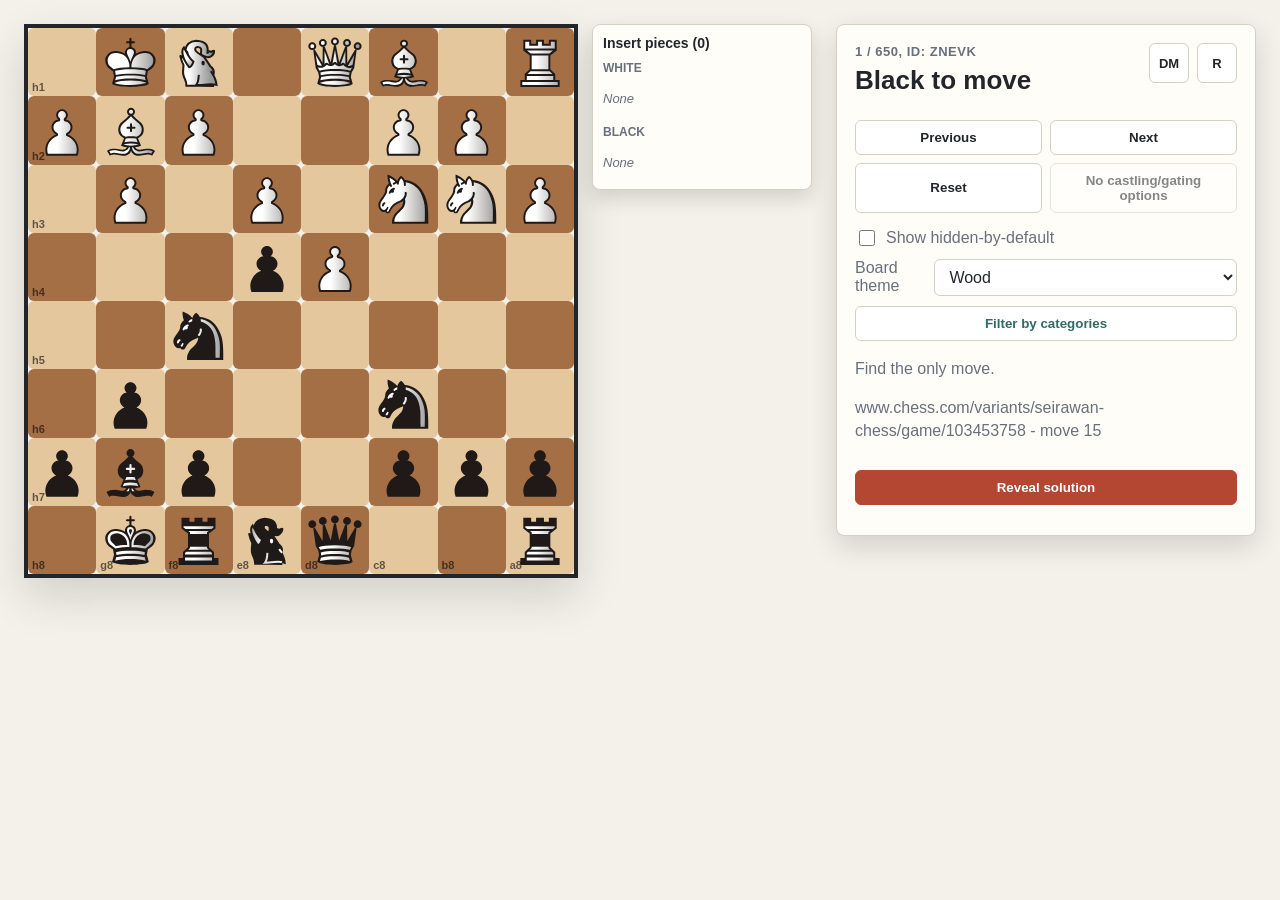
==== docs/index.html @ 0d53bf32 "Add puzzle permalinks and filter refinements" ====
<!doctype html>
<html lang="en">
<head>
  <meta charset="utf-8">
  <meta name="viewport" content="width=device-width, initial-scale=1">
  <title>S-Chess Tactics</title>
  <link rel="stylesheet" href="styles.css?v=20260705-filters">
</head>
<body>
  <main class="app">
    <section class="board-area">
      <div class="board-layout">
        <div class="board-shell">
          <div id="board" class="board" aria-label="Chess board"></div>
        </div>
        <div id="reserve" class="reserve-panel" aria-label="Available insert pieces"></div>
      </div>
    </section>
    <aside class="panel">
      <header class="panel-head">
        <div>
          <p id="counter" class="counter">0 / 0</p>
          <h1 id="title">S-Chess Tactics</h1>
        </div>
        <div class="header-actions">
          <button id="theme" class="icon-button" title="Toggle dark mode">DM</button>
          <button id="random" class="icon-button" title="Random puzzle">R</button>
        </div>
      </header>

      <div class="controls">
        <button id="prev">Previous</button>
        <button id="next">Next</button>
        <button id="reset">Reset</button>
        <button id="unmoved" type="button">Castling &amp; gating options</button>
      </div>

      <div class="filters">
        <label><input id="show-hidden" type="checkbox"> Show hidden-by-default</label>
        <div id="hidden-options" class="subfilters hidden">
          <label><input id="show-check" type="checkbox" checked> Check evasions</label>
          <label><input id="show-recapture" type="checkbox" checked> Recaptures</label>
        </div>
        <label>Board theme <select id="board-theme">
          <option value="wood">Wood</option>
          <option value="wood-muted">Muted wood</option>
          <option value="classic">Classic green</option>
          <option value="blue">Blue</option>
          <option value="gray">Gray</option>
        </select></label>
        <button id="category-toggle" type="button">Filter by categories</button>
        <div id="category-options" class="select-filters hidden">
          <div class="category-row">
            <label>Phase <select id="phase-filter"><option value="">All</option></select></label>
            <div id="phase-detail" class="detail-options hidden"></div>
          </div>
          <div class="category-row">
            <label>Motif <select id="motif-filter"><option value="">All</option></select></label>
            <div id="motif-detail" class="detail-options hidden"></div>
          </div>
          <div class="category-row">
            <label>Length <select id="length-filter"><option value="">All</option></select></label>
            <div id="length-detail" class="detail-options hidden"></div>
          </div>
        </div>
      </div>

      <p id="status" class="status">Loading puzzles...</p>
      <div id="move-choices" class="move-choices hidden"></div>
      <p id="source" class="source"></p>

      <button id="reveal" class="primary">Reveal solution</button>
      <a id="analysis" class="analysis-link hidden" target="_blank" rel="noopener">Analyze on pychess</a>
      <section id="solution" class="solution hidden">
        <p id="line"></p>
        <p id="details"></p>
      </section>
    </aside>
  </main>
  <script src="app.js?v=20260705-filters"></script>
</body>
</html>
---- docs/styles.css ----
:root {
  color-scheme: light;
  --bg: #f4f1ea;
  --panel: #fffdf8;
  --ink: #22252a;
  --muted: #68707c;
  --line: #d7d0c2;
  --accent: #b44732;
  --accent-strong: #913725;
  --accent-2: #2f6b67;
  --light: #eadfc5;
  --dark: #78936f;
  --selected: #f4c542;
  --good: #2f8f5b;
  --bad: #bd3d32;
  --button: #ffffff;
  --solution-bg: #f3eee4;
  --shadow: rgba(0,0,0,.14);
  font-family: "Segoe UI", Arial, sans-serif;
}

body.dark-mode {
  color-scheme: dark;
  --bg: #151718;
  --panel: #202326;
  --ink: #f0eee7;
  --muted: #aab2ba;
  --line: #3b4045;
  --accent: #d66b4f;
  --accent-strong: #f07c5d;
  --accent-2: #78b9ad;
  --light: #b8a982;
  --dark: #4e7259;
  --selected: #ffd45f;
  --good: #6ec79a;
  --bad: #f07868;
  --button: #292d31;
  --solution-bg: #292b2c;
  --shadow: rgba(0,0,0,.42);
}


body[data-board-theme="wood"] {
  --light: #e5c79e;
  --dark: #a56f45;
}
body[data-board-theme="wood-muted"] {
  --light: #d8c7ae;
  --dark: #8a7d6d;
}
body[data-board-theme="blue"] {
  --light: #d7e5ee;
  --dark: #6285a5;
}
body[data-board-theme="gray"] {
  --light: #d9d9d2;
  --dark: #7d858b;
}
body.dark-mode[data-board-theme="wood"] {
  --light: #b89467;
  --dark: #6d452b;
}
body.dark-mode[data-board-theme="wood-muted"] {
  --light: #aa9981;
  --dark: #5f584f;
}
body.dark-mode[data-board-theme="blue"] {
  --light: #92a9b8;
  --dark: #36556e;
}
body.dark-mode[data-board-theme="gray"] {
  --light: #a9aaa4;
  --dark: #525a60;
}
* { box-sizing: border-box; }
body { margin: 0; background: var(--bg); color: var(--ink); }
.app { min-height: 100vh; display: grid; grid-template-columns: minmax(320px, 1fr) minmax(320px, 420px); gap: 24px; padding: 24px; align-items: start; }
.board-area { display: grid; place-items: center; }
.board-layout { display: grid; grid-template-columns: minmax(0, min(78vmin, 720px)) minmax(170px, 220px); gap: 14px; align-items: start; }
.board-shell { width: 100%; }
.board { display: grid; grid-template-columns: repeat(8, 1fr); grid-template-rows: repeat(8, 1fr); aspect-ratio: 1; border: 4px solid var(--ink); box-shadow: 0 18px 44px var(--shadow); transition: border-color .16s ease, box-shadow .16s ease; }
.board.feedback-good { border-color: var(--good); box-shadow: 0 0 0 5px rgba(47,143,91,.25), 0 18px 44px var(--shadow); }
.board.feedback-bad { border-color: var(--bad); box-shadow: 0 0 0 5px rgba(189,61,50,.25), 0 18px 44px var(--shadow); }
.square { position: relative; display: grid; place-items: center; border: 0; padding: 0; cursor: pointer; min-width: 0; min-height: 0; }
.square.light { background: var(--light); }
.square.dark { background: var(--dark); }
.square.selected { outline: 4px solid var(--selected); outline-offset: -4px; }
.square.choice-target { outline: 4px solid var(--selected); outline-offset: -4px; box-shadow: inset 0 0 0 4px rgba(255,255,255,.28); }
.square.dragging { opacity: .62; cursor: grabbing; }
.square.drag-target { outline: 4px solid var(--good); outline-offset: -4px; }
.square.unmoved { box-shadow: inset 0 0 0 6px rgba(255,210,74,.94), inset 0 0 24px rgba(255,210,74,.55); }
.square.unmoved::after { content: ""; position: absolute; right: 6px; top: 6px; width: 13px; height: 13px; border-radius: 50%; background: var(--selected); border: 2px solid rgba(0,0,0,.45); }
.coord { position: absolute; left: 4px; bottom: 3px; font-size: 11px; color: rgba(0,0,0,.58); font-weight: 700; }
body.dark-mode .coord { color: rgba(255,255,255,.58); }
.piece { width: 86%; height: 86%; object-fit: contain; pointer-events: none; }
.piece-text { font-size: clamp(22px, 8vmin, 62px); font-weight: 800; pointer-events: none; color: var(--ink); }
.reserve-panel { display: grid; gap: 10px; color: var(--muted); font-size: 13px; padding: 10px; border: 1px solid var(--line); border-radius: 8px; background: var(--panel); box-shadow: 0 8px 20px var(--shadow); }
.reserve-title { color: var(--ink); font-weight: 800; font-size: 14px; }
.reserve-row { display: grid; gap: 6px; }
.reserve-side { font-size: 12px; font-weight: 750; text-transform: uppercase; }
.reserve-list { display: flex; flex-wrap: wrap; gap: 8px; }
.reserve-chip { display: grid; justify-items: center; gap: 3px; min-width: 72px; border: 1px solid var(--line); border-radius: 6px; padding: 7px 6px; background: var(--button); color: var(--ink); font-size: 12px; font-weight: 700; }
.reserve-chip.choice-ready { border-color: var(--accent); box-shadow: inset 0 0 0 2px var(--accent); }
.reserve-chip:disabled { opacity: .45; cursor: not-allowed; }
.reserve-chip .piece { width: 44px; height: 44px; }
.reserve-empty { color: var(--muted); font-style: italic; min-height: 34px; display: inline-flex; align-items: center; }
.panel { background: var(--panel); border: 1px solid var(--line); border-radius: 8px; padding: 18px; box-shadow: 0 10px 28px var(--shadow); }
.panel-head { display: flex; justify-content: space-between; gap: 12px; align-items: start; }
.header-actions { display: flex; gap: 8px; flex: 0 0 auto; }
h1 { margin: 0 0 12px; font-size: 26px; line-height: 1.15; }
.counter, .source, .solution, .status { color: var(--muted); line-height: 1.45; overflow-wrap: anywhere; }
.counter { margin: 0 0 4px; font-size: 13px; font-weight: 700; text-transform: uppercase; letter-spacing: .04em; }
.controls { display: grid; grid-template-columns: repeat(2, 1fr); gap: 8px; margin: 12px 0; }
.filters { display: grid; gap: 10px; margin: 14px 0; color: var(--muted); }
.filters label { display: flex; gap: 8px; align-items: center; min-width: 0; }
.filters input { width: 16px; height: 16px; flex: 0 0 auto; }
.filters > label select { flex: 1 1 auto; }
.subfilters { display: grid; gap: 7px; margin-left: 22px; padding-left: 12px; border-left: 2px solid var(--line); }
.select-filters { display: grid; grid-template-columns: 1fr; gap: 8px; padding-top: 2px; }
.category-row { position: relative; }
.category-row > label { display: grid; grid-template-columns: 96px minmax(0, 1fr); gap: 8px; align-items: center; }
.category-row:nth-child(even) > label { color: var(--accent-2); }
.detail-options { position: absolute; left: 104px; right: 0; top: calc(100% + 4px); z-index: 20; display: flex; flex-wrap: wrap; gap: 7px; max-height: 210px; overflow: auto; padding: 8px; border: 1px solid var(--line); border-radius: 6px; background: var(--panel); box-shadow: 0 12px 26px var(--shadow); }
.detail-options label { display: inline-flex; gap: 5px; align-items: center; border: 1px solid var(--line); border-radius: 6px; padding: 5px 8px; background: var(--button); color: var(--ink); font-size: 12px; font-weight: 700; }
.detail-options input { width: 14px; height: 14px; }
.detail-toggle { padding: 5px 8px; font-size: 12px; color: var(--accent-2); }select { width: 100%; min-width: 0; border: 1px solid var(--line); background: var(--button); color: var(--ink); border-radius: 6px; padding: 8px 10px; font: inherit; }
button, .analysis-link { border: 1px solid var(--line); background: var(--button); color: var(--ink); border-radius: 6px; padding: 9px 11px; font-weight: 700; cursor: pointer; text-decoration: none; text-align: center; }
#category-toggle { width: 100%; color: var(--accent-2); }
button:hover, .analysis-link:hover { border-color: var(--accent); }
button.active { border-color: var(--selected); box-shadow: inset 0 0 0 2px var(--selected); }
button:disabled { opacity: .55; cursor: not-allowed; }
.icon-button { width: 40px; height: 40px; padding: 0; font-size: 13px; }
.primary { width: 100%; margin: 12px 0; color: #fff; background: var(--accent); border-color: var(--accent); }
.primary:hover { background: var(--accent-strong); border-color: var(--accent-strong); }
.analysis-link { display: block; margin: -4px 0 12px; color: var(--accent-2); }
.move-choices { display: flex; flex-wrap: wrap; gap: 8px; align-items: center; margin: 8px 0 12px; }
.move-choice-label { color: var(--muted); font-size: 12px; font-weight: 750; text-transform: uppercase; }
.move-choices button { padding: 7px 10px; }
kbd { display: inline-block; margin-left: 5px; padding: 1px 5px; border: 1px solid var(--line); border-radius: 4px; color: var(--muted); font: 700 11px Consolas, monospace; }
.status.good { color: var(--good); font-weight: 700; }
.status.bad { color: var(--bad); font-weight: 700; }
.solution { background: var(--solution-bg); border: 1px solid var(--line); border-radius: 6px; padding: 10px; }
.solution-row { display: grid; grid-template-columns: 96px minmax(0, 1fr); gap: 10px; margin: 0 0 8px; color: var(--ink); }
.solution-label { color: var(--muted); font-size: 12px; font-weight: 750; text-transform: uppercase; }
.solution-line { font-family: Consolas, "Segoe UI Mono", monospace; overflow-wrap: anywhere; }
.solution p { margin: 10px 0; }
.category-list { margin: 6px 0 0; padding-left: 20px; color: var(--ink); }
.category-list li { margin: 2px 0; }
.hidden { display: none; }
@media (max-width: 1180px) {
  .board-layout { grid-template-columns: 1fr; }
  .reserve-panel { grid-template-columns: repeat(2, minmax(0, 1fr)); width: 100%; }
  .reserve-title { grid-column: 1 / -1; }
}
@media (max-width: 860px) {
  .app { grid-template-columns: 1fr; padding: 12px; }
  .board-shell { width: 100%; }
  .detail-options { left: 0; }
}
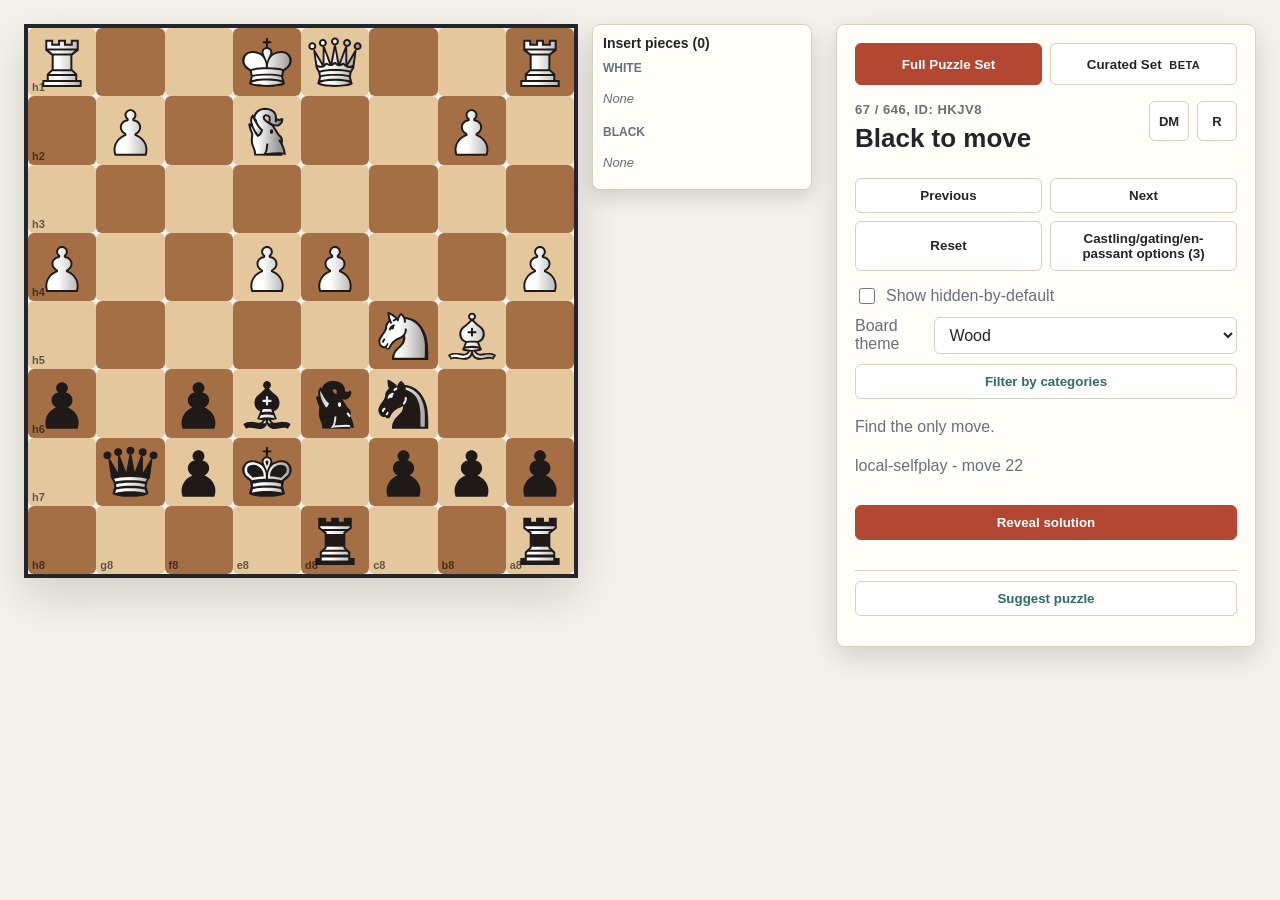
==== commit 22bf5a96: "Add curated puzzle levels and suggestions backend" ====
--- a/docs/index.html
+++ b/docs/index.html
@@ -4,7 +4,7 @@
   <meta charset="utf-8">
   <meta name="viewport" content="width=device-width, initial-scale=1">
   <title>S-Chess Tactics</title>
-  <link rel="stylesheet" href="styles.css?v=20260705-filters">
+  <link rel="stylesheet" href="styles.css?v=20260710-curated-levels">
 </head>
 <body>
   <main class="app">
@@ -17,6 +17,17 @@
       </div>
     </section>
     <aside class="panel">
+      <nav class="puzzle-set-tabs" aria-label="Puzzle set">
+        <button id="set-full" class="active" type="button">Full Puzzle Set</button>
+        <button id="set-curated" type="button">Curated Set <span>BETA</span></button>
+      </nav>
+      <div id="curated-levels" class="curated-levels hidden" aria-label="Curated difficulty">
+        <button data-curated-level="beginner" type="button">Beginner</button>
+        <button data-curated-level="lower-intermediate" type="button">Lower Intermediate</button>
+        <button data-curated-level="upper-intermediate" type="button">Upper Intermediate</button>
+        <button data-curated-level="advanced" type="button">Advanced</button>
+        <button data-curated-level="expert" type="button">Expert</button>
+      </div>
       <header class="panel-head">
         <div>
           <p id="counter" class="counter">0 / 0</p>
@@ -36,10 +47,12 @@
       </div>
 
       <div class="filters">
-        <label><input id="show-hidden" type="checkbox"> Show hidden-by-default</label>
-        <div id="hidden-options" class="subfilters hidden">
+        <div id="standard-filters" class="standard-filters">
+          <label><input id="show-hidden" type="checkbox"> Show hidden-by-default</label>
+          <div id="hidden-options" class="subfilters hidden">
           <label><input id="show-check" type="checkbox" checked> Check evasions</label>
           <label><input id="show-recapture" type="checkbox" checked> Recaptures</label>
+          </div>
         </div>
         <label>Board theme <select id="board-theme">
           <option value="wood">Wood</option>
@@ -62,6 +75,9 @@
             <label>Length <select id="length-filter"><option value="">All</option></select></label>
             <div id="length-detail" class="detail-options hidden"></div>
           </div>
+          <div class="category-row">
+            <label>Source <select id="source-filter"><option value="">All</option></select></label>
+          </div>
         </div>
       </div>
 
@@ -71,12 +87,23 @@
 
       <button id="reveal" class="primary">Reveal solution</button>
       <a id="analysis" class="analysis-link hidden" target="_blank" rel="noopener">Analyze on pychess</a>
+      <button id="mate-playout" class="secondary hidden" type="button">Play out fastest checkmate yourself</button>
       <section id="solution" class="solution hidden">
         <p id="line"></p>
         <p id="details"></p>
       </section>
+
+      <section class="suggestion-box">
+        <button id="suggest-toggle" class="secondary" type="button">Suggest puzzle</button>
+        <div id="suggest-panel" class="suggest-panel hidden">
+          <label>FEN <textarea id="suggest-fen" rows="3" spellcheck="false" placeholder="Paste a Seirawan FEN"></textarea></label>
+          <label>Notes <textarea id="suggest-notes" rows="3" placeholder="Optional: solution idea, source, or why it is interesting"></textarea></label>
+          <button id="suggest-submit" type="button">Send suggestion</button>
+          <p id="suggest-status" class="suggest-status"></p>
+        </div>
+      </section>
     </aside>
   </main>
-  <script src="app.js?v=20260705-filters"></script>
+  <script src="app.js?v=20260710-curated-levels"></script>
 </body>
 </html>
--- a/docs/styles.css
+++ b/docs/styles.css
@@ -105,6 +105,11 @@
 .reserve-chip .piece { width: 44px; height: 44px; }
 .reserve-empty { color: var(--muted); font-style: italic; min-height: 34px; display: inline-flex; align-items: center; }
 .panel { background: var(--panel); border: 1px solid var(--line); border-radius: 8px; padding: 18px; box-shadow: 0 10px 28px var(--shadow); }
+.puzzle-set-tabs { display: grid; grid-template-columns: repeat(2, minmax(0, 1fr)); gap: 8px; margin: 0 0 16px; }
+.puzzle-set-tabs button { min-height: 42px; padding: 8px 10px; }
+.puzzle-set-tabs button.active { border-color: var(--accent); background: var(--accent); color: #fff; box-shadow: none; }
+.puzzle-set-tabs span { display: inline-block; margin-left: 4px; font-size: 11px; letter-spacing: .04em; }
+
 .panel-head { display: flex; justify-content: space-between; gap: 12px; align-items: start; }
 .header-actions { display: flex; gap: 8px; flex: 0 0 auto; }
 h1 { margin: 0 0 12px; font-size: 26px; line-height: 1.15; }
@@ -112,6 +117,7 @@
 .counter { margin: 0 0 4px; font-size: 13px; font-weight: 700; text-transform: uppercase; letter-spacing: .04em; }
 .controls { display: grid; grid-template-columns: repeat(2, 1fr); gap: 8px; margin: 12px 0; }
 .filters { display: grid; gap: 10px; margin: 14px 0; color: var(--muted); }
+.standard-filters { display: grid; gap: 10px; }
 .filters label { display: flex; gap: 8px; align-items: center; min-width: 0; }
 .filters input { width: 16px; height: 16px; flex: 0 0 auto; }
 .filters > label select { flex: 1 1 auto; }
@@ -133,6 +139,7 @@
 .primary { width: 100%; margin: 12px 0; color: #fff; background: var(--accent); border-color: var(--accent); }
 .primary:hover { background: var(--accent-strong); border-color: var(--accent-strong); }
 .analysis-link { display: block; margin: -4px 0 12px; color: var(--accent-2); }
+.secondary { width: 100%; margin: -4px 0 12px; color: var(--accent-2); }
 .move-choices { display: flex; flex-wrap: wrap; gap: 8px; align-items: center; margin: 8px 0 12px; }
 .move-choice-label { color: var(--muted); font-size: 12px; font-weight: 750; text-transform: uppercase; }
 .move-choices button { padding: 7px 10px; }
@@ -146,6 +153,13 @@
 .solution p { margin: 10px 0; }
 .category-list { margin: 6px 0 0; padding-left: 20px; color: var(--ink); }
 .category-list li { margin: 2px 0; }
+.suggestion-box { margin-top: 18px; padding-top: 14px; border-top: 1px solid var(--line); }
+.suggest-panel { display: grid; gap: 10px; margin-top: 8px; }
+.suggest-panel label { display: grid; gap: 6px; color: var(--muted); font-size: 13px; font-weight: 700; }
+.suggest-panel textarea { width: 100%; min-width: 0; resize: vertical; border: 1px solid var(--line); background: var(--button); color: var(--ink); border-radius: 6px; padding: 8px 10px; font: inherit; }
+.suggest-status { margin: 0; color: var(--muted); font-size: 13px; line-height: 1.35; }
+.suggest-status.good { color: var(--good); font-weight: 700; }
+.suggest-status.bad { color: var(--bad); font-weight: 700; }
 .hidden { display: none; }
 @media (max-width: 1180px) {
   .board-layout { grid-template-columns: 1fr; }
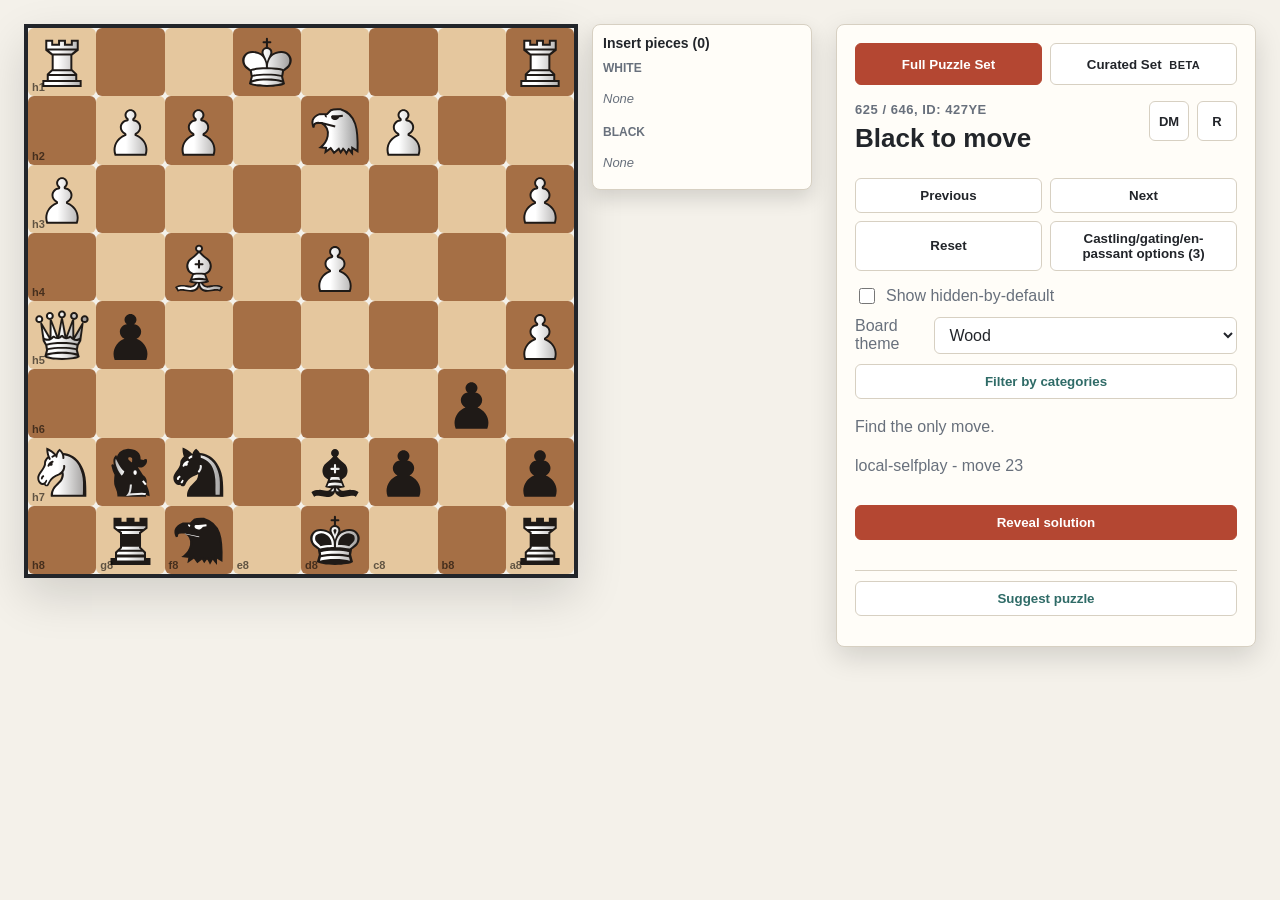
==== commit 45d77005: "Expand puzzle set and refine quality controls" ====
--- a/docs/index.html
+++ b/docs/index.html
@@ -4,7 +4,7 @@
   <meta charset="utf-8">
   <meta name="viewport" content="width=device-width, initial-scale=1">
   <title>S-Chess Tactics</title>
-  <link rel="stylesheet" href="styles.css?v=20260710-curated-levels">
+  <link rel="stylesheet" href="styles.css?v=20260710-curated-levels-2">
 </head>
 <body>
   <main class="app">
@@ -104,6 +104,6 @@
       </section>
     </aside>
   </main>
-  <script src="app.js?v=20260710-curated-levels"></script>
+  <script src="app.js?v=20260710-curated-levels-2"></script>
 </body>
 </html>
--- a/docs/styles.css
+++ b/docs/styles.css
@@ -110,6 +110,10 @@
 .puzzle-set-tabs button.active { border-color: var(--accent); background: var(--accent); color: #fff; box-shadow: none; }
 .puzzle-set-tabs span { display: inline-block; margin-left: 4px; font-size: 11px; letter-spacing: .04em; }
 
+.curated-levels { display: grid; grid-template-columns: repeat(2, minmax(0, 1fr)); gap: 7px; margin: 0 0 22px; }
+.curated-levels button { padding: 7px 8px; font-size: 12px; }
+.curated-levels button.active { border-color: var(--selected); box-shadow: inset 0 0 0 2px var(--selected); }
+.curated-levels button:last-child { grid-column: 1 / -1; }
 .panel-head { display: flex; justify-content: space-between; gap: 12px; align-items: start; }
 .header-actions { display: flex; gap: 8px; flex: 0 0 auto; }
 h1 { margin: 0 0 12px; font-size: 26px; line-height: 1.15; }
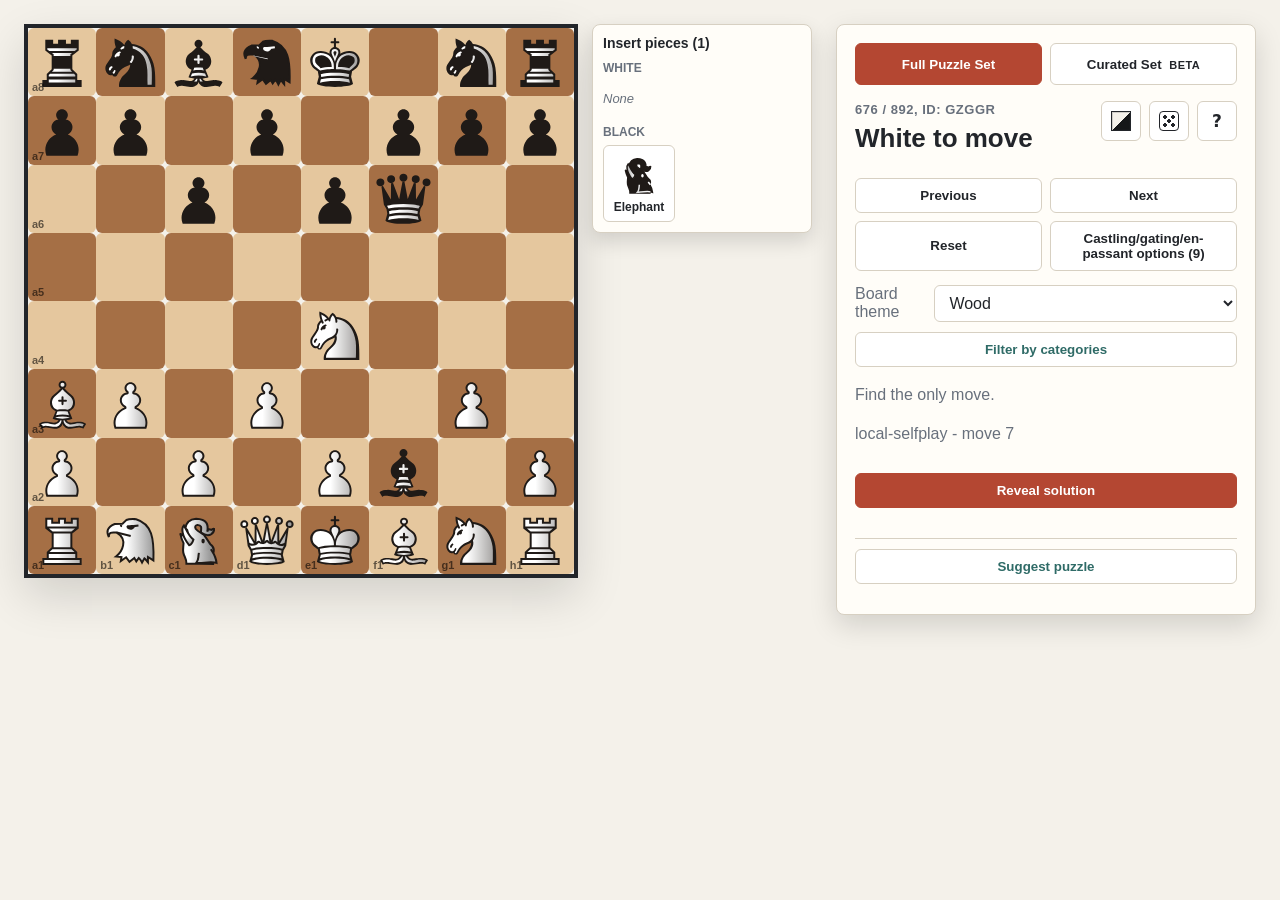
==== commit 76cdeb0a: "Refine puzzle categories and help UI" ====
--- a/docs/index.html
+++ b/docs/index.html
@@ -4,22 +4,22 @@
   <meta charset="utf-8">
   <meta name="viewport" content="width=device-width, initial-scale=1">
   <title>S-Chess Tactics</title>
-  <link rel="stylesheet" href="styles.css?v=20260710-curated-levels-2">
+  <link rel="stylesheet" href="styles.css?v=20260712-filters-help-4">
 </head>
 <body>
   <main class="app">
     <section class="board-area">
       <div class="board-layout">
         <div class="board-shell">
-          <div id="board" class="board" aria-label="Chess board"></div>
+          <div id="board" class="board" aria-label="Chess board" data-help="Select a piece and then its destination square, or drag it to move."></div>
         </div>
-        <div id="reserve" class="reserve-panel" aria-label="Available insert pieces"></div>
+        <div id="reserve" class="reserve-panel" aria-label="Available insert pieces" data-help="Shows the Hawks and Elephants still in reserve. Choose one here when a gating move is available."></div>
       </div>
     </section>
     <aside class="panel">
       <nav class="puzzle-set-tabs" aria-label="Puzzle set">
-        <button id="set-full" class="active" type="button">Full Puzzle Set</button>
-        <button id="set-curated" type="button">Curated Set <span>BETA</span></button>
+        <button id="set-full" class="active" type="button" data-help="Browse all published puzzle candidates.">Full Puzzle Set</button>
+        <button id="set-curated" type="button" data-help="Browse hand-picked puzzles grouped by difficulty.">Curated Set <span>BETA</span></button>
       </nav>
       <div id="curated-levels" class="curated-levels hidden" aria-label="Curated difficulty">
         <button data-curated-level="beginner" type="button">Beginner</button>
@@ -34,58 +34,41 @@
           <h1 id="title">S-Chess Tactics</h1>
         </div>
         <div class="header-actions">
-          <button id="theme" class="icon-button" title="Toggle dark mode">DM</button>
-          <button id="random" class="icon-button" title="Random puzzle">R</button>
+          <button id="theme" class="icon-button" type="button" title="Toggle light and dark mode" aria-label="Toggle light and dark mode" data-help="Switch the interface between light and dark mode."><span class="theme-icon" aria-hidden="true"></span></button>
+          <button id="random" class="icon-button" type="button" title="Random puzzle" aria-label="Random puzzle" data-help="Open a random puzzle from the current selection."><span class="dice-icon" aria-hidden="true"></span></button>
+          <button id="help" class="icon-button help-button" type="button" title="Toggle help" aria-label="Toggle help" data-help="Turn contextual UI explanations on or off.">?</button>
         </div>
       </header>
 
       <div class="controls">
-        <button id="prev">Previous</button>
-        <button id="next">Next</button>
-        <button id="reset">Reset</button>
-        <button id="unmoved" type="button">Castling &amp; gating options</button>
+        <button id="prev" data-help="Go to the previous puzzle in the current selection.">Previous</button>
+        <button id="next" data-help="Go to the next puzzle in the current selection.">Next</button>
+        <button id="reset" data-help="Reset the current puzzle to its starting position.">Reset</button>
+        <button id="unmoved" type="button" data-help="Highlight pieces and squares that still allow castling or gating.">Castling &amp; gating options</button>
       </div>
 
       <div class="filters">
-        <div id="standard-filters" class="standard-filters">
-          <label><input id="show-hidden" type="checkbox"> Show hidden-by-default</label>
-          <div id="hidden-options" class="subfilters hidden">
-          <label><input id="show-check" type="checkbox" checked> Check evasions</label>
-          <label><input id="show-recapture" type="checkbox" checked> Recaptures</label>
-          </div>
-        </div>
-        <label>Board theme <select id="board-theme">
+        <label data-help="Choose the colors of light and dark board squares.">Board theme <select id="board-theme">
           <option value="wood">Wood</option>
           <option value="wood-muted">Muted wood</option>
           <option value="classic">Classic green</option>
           <option value="blue">Blue</option>
           <option value="gray">Gray</option>
         </select></label>
-        <button id="category-toggle" type="button">Filter by categories</button>
-        <div id="category-options" class="select-filters hidden">
-          <div class="category-row">
-            <label>Phase <select id="phase-filter"><option value="">All</option></select></label>
-            <div id="phase-detail" class="detail-options hidden"></div>
-          </div>
-          <div class="category-row">
-            <label>Motif <select id="motif-filter"><option value="">All</option></select></label>
-            <div id="motif-detail" class="detail-options hidden"></div>
-          </div>
-          <div class="category-row">
-            <label>Length <select id="length-filter"><option value="">All</option></select></label>
-            <div id="length-detail" class="detail-options hidden"></div>
-          </div>
-          <div class="category-row">
-            <label>Source <select id="source-filter"><option value="">All</option></select></label>
-          </div>
+        <button id="category-toggle" type="button" data-help="Filter the puzzle set by phase, evaluation, motif, length, or source.">Filter by categories</button>
+        <div id="category-options" class="select-filters hidden" data-help="Use a simple selection, or open Detailed inclusion/exclusion for more control.">
+          <div class="category-row"><label data-help="Opening, middlegame, or endgame, based on the starting position.">Phase <select id="phase-filter"><option value="">All</option></select></label><div id="phase-detail" class="detail-options hidden"></div></div>
+          <div class="category-row"><label data-help="The engine result of the correct move: checkmate, crushing, advantage, or equality.">Evaluation <select id="evaluation-filter"><option value="">All</option></select></label><div id="evaluation-detail" class="detail-options hidden"></div></div>
+          <div class="category-row"><label data-help="The tactical idea. Detailed mode lets you include or exclude several motifs.">Motif <select id="motif-filter"><option value="">All</option></select></label><div id="motif-detail" class="detail-options hidden"></div></div>
+          <div class="category-row"><label data-help="The forced line length: one move, medium, long, or very long.">Length <select id="length-filter"><option value="">All</option></select></label><div id="length-detail" class="detail-options hidden"></div></div>
+          <div class="category-row"><label data-help="Whether the puzzle came from a human game, engine self-play, or a manual suggestion.">Source <select id="source-filter"><option value="">All</option></select></label></div>
         </div>
       </div>
-
       <p id="status" class="status">Loading puzzles...</p>
       <div id="move-choices" class="move-choices hidden"></div>
       <p id="source" class="source"></p>
 
-      <button id="reveal" class="primary">Reveal solution</button>
+      <button id="reveal" class="primary" data-help="Reveal the best move, full engine line, and category data.">Reveal solution</button>
       <a id="analysis" class="analysis-link hidden" target="_blank" rel="noopener">Analyze on pychess</a>
       <button id="mate-playout" class="secondary hidden" type="button">Play out fastest checkmate yourself</button>
       <section id="solution" class="solution hidden">
@@ -94,16 +77,51 @@
       </section>
 
       <section class="suggestion-box">
-        <button id="suggest-toggle" class="secondary" type="button">Suggest puzzle</button>
-        <div id="suggest-panel" class="suggest-panel hidden">
-          <label>FEN <textarea id="suggest-fen" rows="3" spellcheck="false" placeholder="Paste a Seirawan FEN"></textarea></label>
-          <label>Notes <textarea id="suggest-notes" rows="3" placeholder="Optional: solution idea, source, or why it is interesting"></textarea></label>
-          <button id="suggest-submit" type="button">Send suggestion</button>
-          <p id="suggest-status" class="suggest-status"></p>
-        </div>
+        <button id="suggest-toggle" class="secondary" type="button" data-help="Open the board editor or paste a FEN to suggest a puzzle.">Suggest puzzle</button>
       </section>
     </aside>
   </main>
-  <script src="app.js?v=20260710-curated-levels-2"></script>
+  <div id="help-tooltip" class="help-tooltip hidden" role="tooltip"></div>
+  <section id="suggest-editor" class="suggest-editor hidden" aria-modal="true" role="dialog" aria-labelledby="suggest-editor-title">
+    <div class="suggest-editor-shell">
+      <header class="suggest-editor-head">
+        <div>
+          <p class="counter">Puzzle suggestion</p>
+          <h1 id="suggest-editor-title">Position editor</h1>
+        </div>
+        <button id="editor-cancel-top" class="icon-button" type="button" title="Cancel">X</button>
+      </header>
+      <div class="suggest-editor-layout">
+        <div id="editor-board" class="board editor-board" aria-label="Position editor board"></div>
+        <div class="editor-tools">
+          <div>
+            <p class="editor-label">Place piece</p>
+            <div id="editor-palette" class="editor-palette"></div>
+          </div>
+          <label>FEN <textarea id="editor-fen" rows="4" spellcheck="false" placeholder="Paste a complete Seirawan FEN"></textarea></label>
+          <div class="editor-fields">
+            <label>Side <select id="editor-side"><option value="w">White</option><option value="b">Black</option></select></label>
+            <label>Reserve <input id="editor-pocket" spellcheck="false" placeholder="HEhe"></label>
+            <label>Castling / gating <input id="editor-castling" spellcheck="false" placeholder="- or KQabc"></label>
+            <label>En passant <input id="editor-ep" spellcheck="false" placeholder="-"></label>
+            <label>Halfmove <input id="editor-halfmove" type="number" min="0" value="0"></label>
+            <label>Move <input id="editor-fullmove" type="number" min="1" value="1"></label>
+          </div>
+          <div class="editor-actions">
+            <button id="editor-clear" type="button">Clear board</button>
+            <button id="editor-start" type="button">Start position</button>
+          </div>
+          <label>Notes <textarea id="editor-notes" rows="3" placeholder="Optional: solution idea, source, or why it is interesting"></textarea></label>
+          <p id="editor-status" class="suggest-status"></p>
+          <div class="editor-actions editor-finish">
+            <button id="editor-cancel" type="button">Cancel</button>
+            <button id="editor-done" class="primary" type="button">Done</button>
+          </div>
+        </div>
+      </div>
+    </div>
+  </section>
+  <script src="curated-puzzles.js?v=20260712-1"></script>
+  <script src="app.js?v=20260712-filters-help-4"></script>
 </body>
 </html>
--- a/docs/styles.css
+++ b/docs/styles.css
@@ -175,3 +175,49 @@
   .board-shell { width: 100%; }
   .detail-options { left: 0; }
 }
+
+.suggest-editor { position: fixed; inset: 0; z-index: 100; overflow: auto; padding: 20px; background: rgba(15, 18, 20, .72); }
+.suggest-editor-shell { width: min(1120px, 100%); margin: auto; padding: 18px; border: 1px solid var(--line); border-radius: 8px; background: var(--panel); box-shadow: 0 24px 72px rgba(0,0,0,.4); }
+.suggest-editor-head { display: flex; justify-content: space-between; gap: 14px; align-items: start; margin-bottom: 16px; }
+.suggest-editor-head h1 { margin-bottom: 0; }
+.suggest-editor-layout { display: grid; grid-template-columns: minmax(300px, 1fr) minmax(290px, 380px); gap: 20px; align-items: start; }
+.editor-board { width: min(76vmin, 680px); max-width: 100%; justify-self: center; }
+.editor-tools { display: grid; gap: 14px; }
+.editor-tools > label, .editor-fields label { display: grid; gap: 6px; color: var(--muted); font-size: 13px; font-weight: 700; }
+.editor-tools textarea, .editor-tools input, .editor-tools select { width: 100%; min-width: 0; border: 1px solid var(--line); border-radius: 6px; background: var(--button); color: var(--ink); padding: 8px 10px; font: inherit; }
+.editor-tools textarea { resize: vertical; }
+.editor-label { margin: 0 0 7px; color: var(--muted); font-size: 13px; font-weight: 700; }
+.editor-palette { display: grid; grid-template-columns: repeat(7, minmax(0, 1fr)); gap: 6px; }
+.editor-palette button { min-height: 44px; padding: 3px; display: grid; place-items: center; }
+.editor-palette .piece { width: 34px; height: 34px; }
+.editor-palette .erase-piece { font-size: 22px; font-weight: 800; }
+.editor-fields { display: grid; grid-template-columns: repeat(2, minmax(0, 1fr)); gap: 10px; }
+.editor-actions { display: flex; gap: 8px; }
+.editor-actions button { flex: 1; }
+.editor-finish { margin-top: 2px; }
+.editor-finish .primary { margin: 0; }
+.editor-board .square { cursor: crosshair; }
+.editor-board .square.selected { outline-color: var(--accent); }
+@media (max-width: 760px) {
+  .suggest-editor { padding: 0; }
+  .suggest-editor-shell { min-height: 100vh; border: 0; border-radius: 0; padding: 14px; }
+  .suggest-editor-layout { grid-template-columns: 1fr; gap: 16px; }
+  .editor-board { width: 100%; }
+  .editor-palette { grid-template-columns: repeat(7, minmax(38px, 1fr)); overflow-x: auto; }
+}
+.icon-button { display: grid; place-items: center; }
+.theme-icon { width: 20px; height: 20px; border: 1px solid var(--ink); background: linear-gradient(135deg, #f4f1ea 0 50%, #151718 50% 100%); box-shadow: inset 0 0 0 1px color-mix(in srgb, var(--ink) 18%, transparent); }
+.dice-icon { width: 20px; height: 20px; border: 1px solid currentColor; border-radius: 4px; background:
+  radial-gradient(circle at 28% 28%, currentColor 0 1.7px, transparent 2px),
+  radial-gradient(circle at 72% 28%, currentColor 0 1.7px, transparent 2px),
+  radial-gradient(circle at 50% 50%, currentColor 0 1.7px, transparent 2px),
+  radial-gradient(circle at 28% 72%, currentColor 0 1.7px, transparent 2px),
+  radial-gradient(circle at 72% 72%, currentColor 0 1.7px, transparent 2px); }
+.help-button { font: 800 17px/1 system-ui, sans-serif; }
+body.help-mode [data-help] { outline: 1px dashed var(--accent-2); outline-offset: 2px; }
+.help-tooltip { position: fixed; z-index: 500; width: min(280px, calc(100vw - 20px)); padding: 7px 9px; border: 1px solid var(--line); border-radius: 6px; background: var(--ink); color: var(--panel); box-shadow: 0 8px 20px var(--shadow); font: 600 12px/1.35 system-ui, sans-serif; text-align: left; overflow-wrap: anywhere; pointer-events: none; }
+.detail-options .motif-chip { padding: 5px 8px; font-size: 12px; color: var(--ink); }
+.detail-options .motif-chip.include { border-color: var(--good); background: color-mix(in srgb, var(--good) 18%, var(--button)); }
+.detail-options .motif-chip.exclude { border-color: var(--bad); background: color-mix(in srgb, var(--bad) 16%, var(--button)); text-decoration: line-through; }
+
+.detail-options .detail-hint { flex-basis: 100%; margin: 0; color: var(--muted); font-size: 12px; line-height: 1.35; }
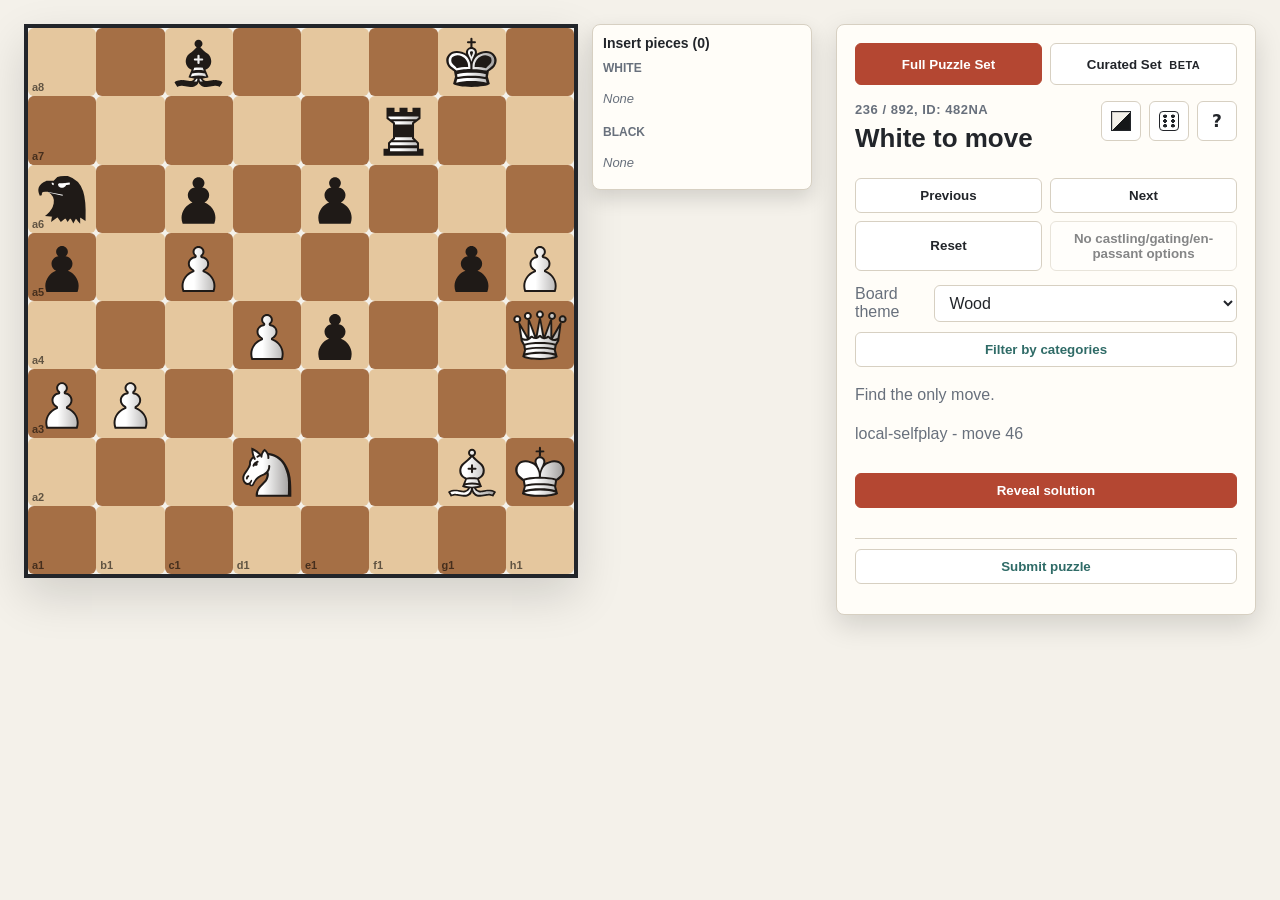
==== commit ad7b45a5: "Improve puzzle quality workflow and UI" ====
--- a/docs/index.html
+++ b/docs/index.html
@@ -4,7 +4,7 @@
   <meta charset="utf-8">
   <meta name="viewport" content="width=device-width, initial-scale=1">
   <title>S-Chess Tactics</title>
-  <link rel="stylesheet" href="styles.css?v=20260712-filters-help-4">
+  <link rel="stylesheet" href="styles.css?v=20260712-filters-help-9">
 </head>
 <body>
   <main class="app">
@@ -77,7 +77,7 @@
       </section>
 
       <section class="suggestion-box">
-        <button id="suggest-toggle" class="secondary" type="button" data-help="Open the board editor or paste a FEN to suggest a puzzle.">Suggest puzzle</button>
+        <button id="suggest-toggle" class="secondary" type="button" data-help="Open the board editor or paste a FEN to submit a puzzle.">Submit puzzle</button>
       </section>
     </aside>
   </main>
@@ -122,6 +122,6 @@
     </div>
   </section>
   <script src="curated-puzzles.js?v=20260712-1"></script>
-  <script src="app.js?v=20260712-filters-help-4"></script>
+  <script src="app.js?v=20260712-filters-help-9"></script>
 </body>
 </html>
--- a/docs/styles.css
+++ b/docs/styles.css
@@ -208,11 +208,12 @@
 .icon-button { display: grid; place-items: center; }
 .theme-icon { width: 20px; height: 20px; border: 1px solid var(--ink); background: linear-gradient(135deg, #f4f1ea 0 50%, #151718 50% 100%); box-shadow: inset 0 0 0 1px color-mix(in srgb, var(--ink) 18%, transparent); }
 .dice-icon { width: 20px; height: 20px; border: 1px solid currentColor; border-radius: 4px; background:
-  radial-gradient(circle at 28% 28%, currentColor 0 1.7px, transparent 2px),
-  radial-gradient(circle at 72% 28%, currentColor 0 1.7px, transparent 2px),
-  radial-gradient(circle at 50% 50%, currentColor 0 1.7px, transparent 2px),
-  radial-gradient(circle at 28% 72%, currentColor 0 1.7px, transparent 2px),
-  radial-gradient(circle at 72% 72%, currentColor 0 1.7px, transparent 2px); }
+  radial-gradient(circle at 28% 24%, currentColor 0 1.7px, transparent 2px),
+  radial-gradient(circle at 72% 24%, currentColor 0 1.7px, transparent 2px),
+  radial-gradient(circle at 28% 50%, currentColor 0 1.7px, transparent 2px),
+  radial-gradient(circle at 72% 50%, currentColor 0 1.7px, transparent 2px),
+  radial-gradient(circle at 28% 76%, currentColor 0 1.7px, transparent 2px),
+  radial-gradient(circle at 72% 76%, currentColor 0 1.7px, transparent 2px); }
 .help-button { font: 800 17px/1 system-ui, sans-serif; }
 body.help-mode [data-help] { outline: 1px dashed var(--accent-2); outline-offset: 2px; }
 .help-tooltip { position: fixed; z-index: 500; width: min(280px, calc(100vw - 20px)); padding: 7px 9px; border: 1px solid var(--line); border-radius: 6px; background: var(--ink); color: var(--panel); box-shadow: 0 8px 20px var(--shadow); font: 600 12px/1.35 system-ui, sans-serif; text-align: left; overflow-wrap: anywhere; pointer-events: none; }
@@ -221,3 +222,5 @@
 .detail-options .motif-chip.exclude { border-color: var(--bad); background: color-mix(in srgb, var(--bad) 16%, var(--button)); text-decoration: line-through; }
 
 .detail-options .detail-hint { flex-basis: 100%; margin: 0; color: var(--muted); font-size: 12px; line-height: 1.35; }
+
+.board { touch-action: none; }
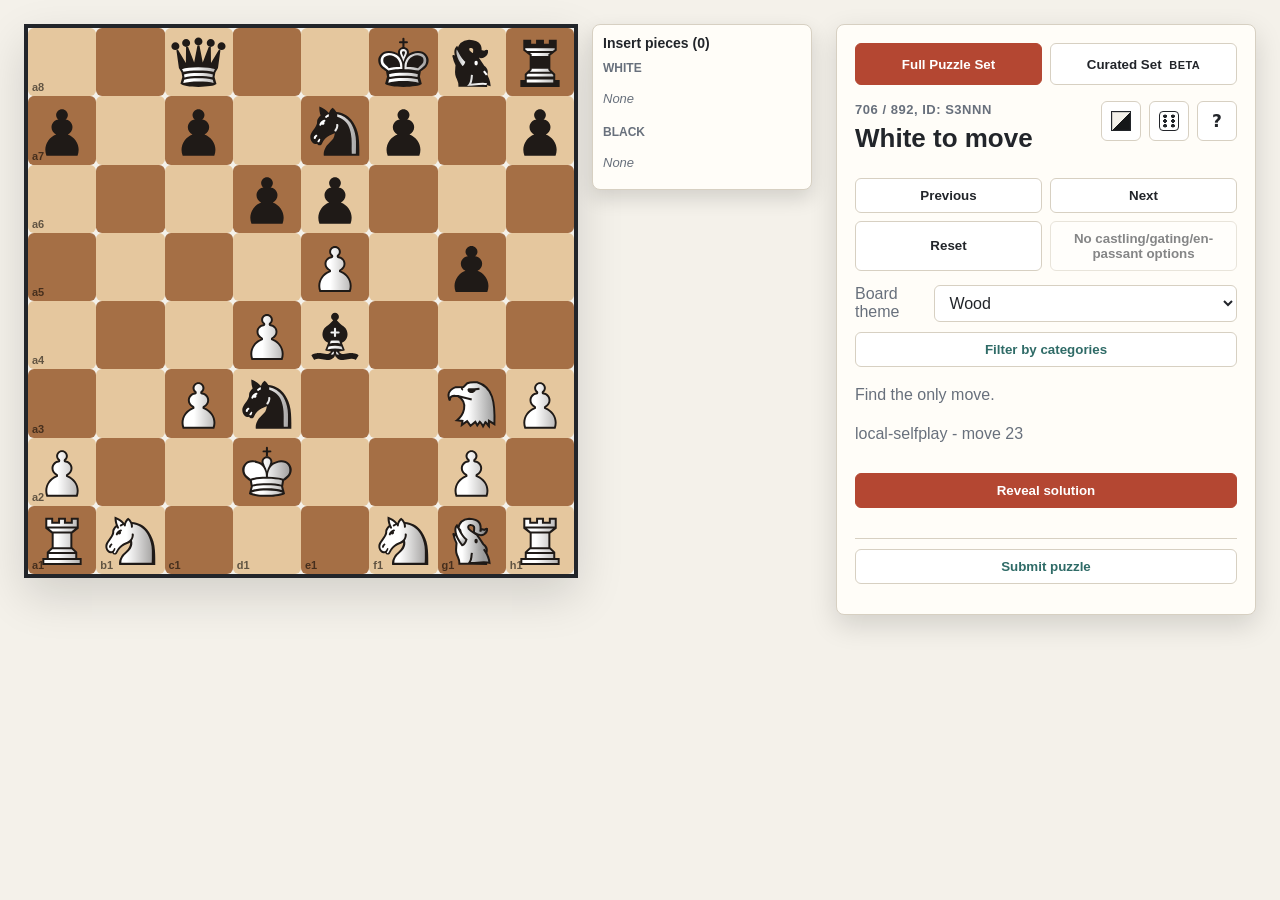
==== commit 00812d31: "Publish puzzle and interface updates" ====
--- a/docs/index.html
+++ b/docs/index.html
@@ -122,6 +122,6 @@
     </div>
   </section>
   <script src="curated-puzzles.js?v=20260712-1"></script>
-  <script src="app.js?v=20260712-filters-help-9"></script>
+  <script src="app.js?v=drag-ghost-1"></script>
 </body>
 </html>
--- a/docs/styles.css
+++ b/docs/styles.css
@@ -86,7 +86,9 @@
 .square.dark { background: var(--dark); }
 .square.selected { outline: 4px solid var(--selected); outline-offset: -4px; }
 .square.choice-target { outline: 4px solid var(--selected); outline-offset: -4px; box-shadow: inset 0 0 0 4px rgba(255,255,255,.28); }
-.square.dragging { opacity: .62; cursor: grabbing; }
+.square.dragging { opacity: .34; cursor: grabbing; }
+.drag-ghost { position: fixed; z-index: 1000; display: grid; place-items: center; pointer-events: none; transform: translate(-50%, -50%) scale(1.06); opacity: .92; filter: drop-shadow(0 3px 4px rgba(0,0,0,.28)); }
+.drag-ghost .piece, .drag-ghost .piece-text { width: 100%; height: 100%; }
 .square.drag-target { outline: 4px solid var(--good); outline-offset: -4px; }
 .square.unmoved { box-shadow: inset 0 0 0 6px rgba(255,210,74,.94), inset 0 0 24px rgba(255,210,74,.55); }
 .square.unmoved::after { content: ""; position: absolute; right: 6px; top: 6px; width: 13px; height: 13px; border-radius: 50%; background: var(--selected); border: 2px solid rgba(0,0,0,.45); }
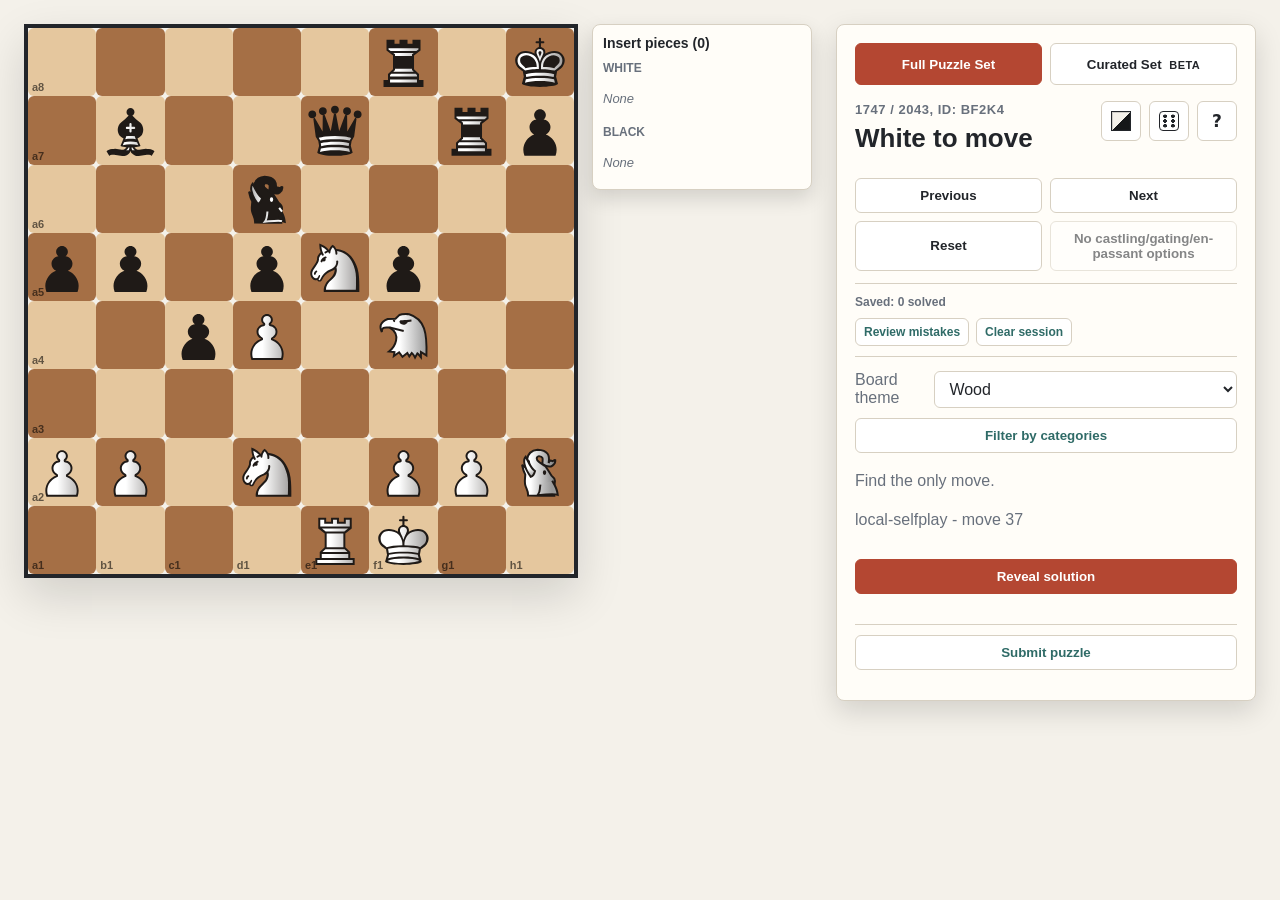
==== commit 63f1f692: "Publish puzzle set and difficulty research" ====
--- a/docs/index.html
+++ b/docs/index.html
@@ -4,7 +4,7 @@
   <meta charset="utf-8">
   <meta name="viewport" content="width=device-width, initial-scale=1">
   <title>S-Chess Tactics</title>
-  <link rel="stylesheet" href="styles.css?v=20260712-filters-help-9">
+  <link rel="stylesheet" href="styles.css?v=progress-1">
 </head>
 <body>
   <main class="app">
@@ -47,7 +47,13 @@
         <button id="unmoved" type="button" data-help="Highlight pieces and squares that still allow castling or gating.">Castling &amp; gating options</button>
       </div>
 
-      <div class="filters">
+      <section class="progress-panel" aria-label="Local puzzle progress">
+        <p id="progress-summary" class="progress-summary"></p>
+        <div class="progress-controls">
+          <button id="review-mistakes" type="button" data-help="Show puzzles where you made an incorrect tactic attempt on this browser.">Review mistakes</button>
+          <button id="clear-session" type="button" data-help="Clear only this tab's solved and failed session counters. Saved puzzle history remains.">Clear session</button>
+        </div>
+      </section>      <div class="filters">
         <label data-help="Choose the colors of light and dark board squares.">Board theme <select id="board-theme">
           <option value="wood">Wood</option>
           <option value="wood-muted">Muted wood</option>
@@ -122,6 +128,6 @@
     </div>
   </section>
   <script src="curated-puzzles.js?v=20260712-1"></script>
-  <script src="app.js?v=drag-ghost-1"></script>
+  <script src="app.js?v=progress-1"></script>
 </body>
 </html>
--- a/docs/styles.css
+++ b/docs/styles.css
@@ -122,7 +122,11 @@
 .counter, .source, .solution, .status { color: var(--muted); line-height: 1.45; overflow-wrap: anywhere; }
 .counter { margin: 0 0 4px; font-size: 13px; font-weight: 700; text-transform: uppercase; letter-spacing: .04em; }
 .controls { display: grid; grid-template-columns: repeat(2, 1fr); gap: 8px; margin: 12px 0; }
-.filters { display: grid; gap: 10px; margin: 14px 0; color: var(--muted); }
+.progress-panel { display: grid; gap: 7px; margin: 12px 0 4px; padding: 10px 0; border-top: 1px solid var(--line); border-bottom: 1px solid var(--line); }
+.progress-summary { margin: 0; color: var(--muted); font-size: 12px; font-weight: 700; line-height: 1.4; }
+.progress-controls { display: flex; flex-wrap: wrap; gap: 7px; }
+.progress-controls button { padding: 6px 8px; font-size: 12px; color: var(--accent-2); }
+.progress-controls button.active { border-color: var(--accent); background: var(--accent); color: #fff; box-shadow: none; }.filters { display: grid; gap: 10px; margin: 14px 0; color: var(--muted); }
 .standard-filters { display: grid; gap: 10px; }
 .filters label { display: flex; gap: 8px; align-items: center; min-width: 0; }
 .filters input { width: 16px; height: 16px; flex: 0 0 auto; }
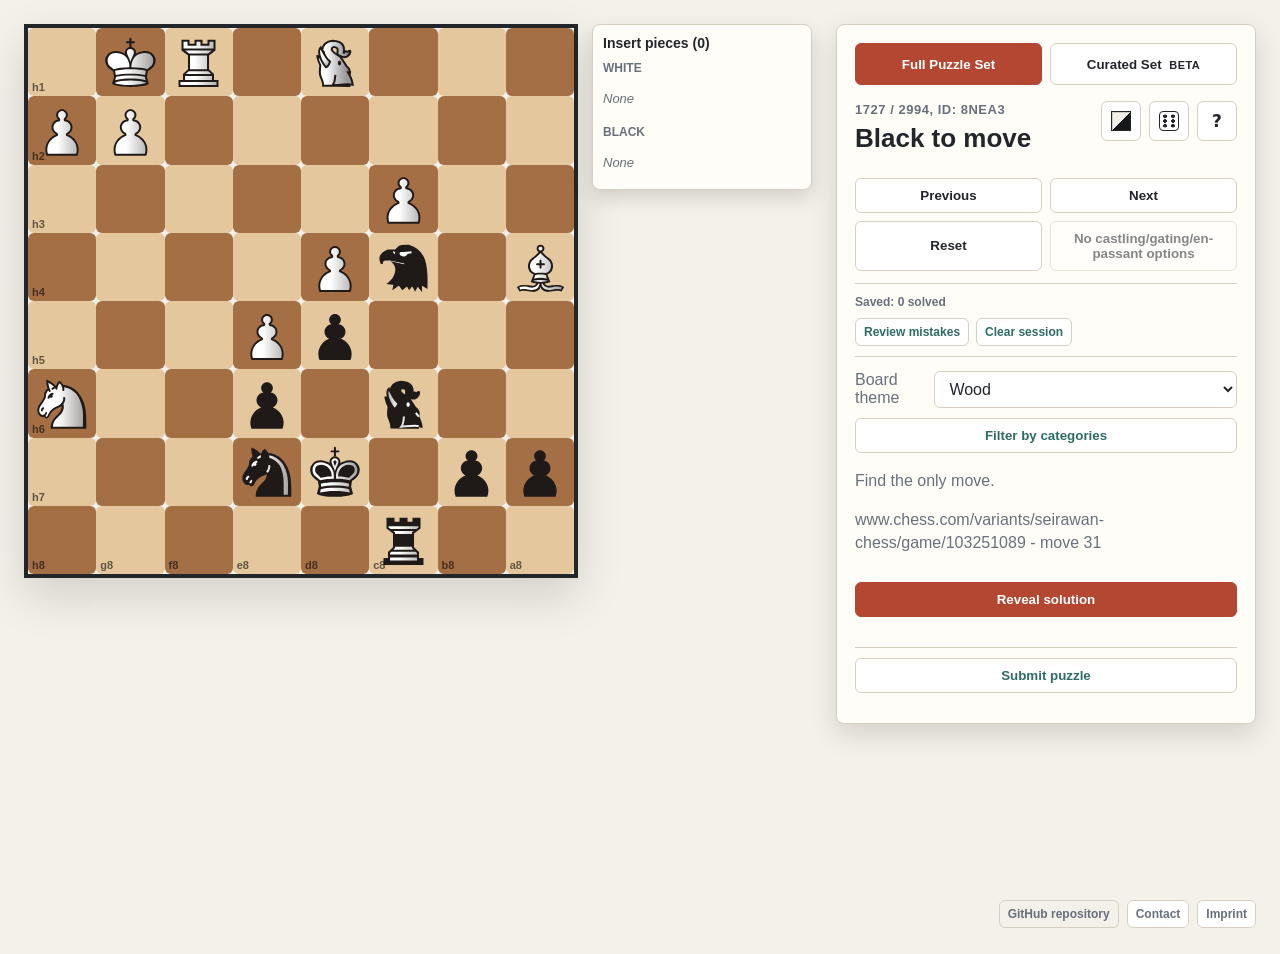
==== commit 54f6ebb9: "Publish expanded puzzle set and contact workflow" ====
--- a/docs/index.html
+++ b/docs/index.html
@@ -4,7 +4,7 @@
   <meta charset="utf-8">
   <meta name="viewport" content="width=device-width, initial-scale=1">
   <title>S-Chess Tactics</title>
-  <link rel="stylesheet" href="styles.css?v=progress-1">
+  <link rel="stylesheet" href="styles.css?v=contact-2">
 </head>
 <body>
   <main class="app">
@@ -87,6 +87,11 @@
       </section>
     </aside>
   </main>
+  <footer class="site-footer" aria-label="Site information">
+    <a href="https://github.com/fT3g0/schess-puzzles" target="_blank" rel="noopener">GitHub repository</a>
+    <button id="contact-toggle" type="button">Contact</button>
+    <button id="imprint-toggle" type="button">Imprint</button>
+  </footer>
   <div id="help-tooltip" class="help-tooltip hidden" role="tooltip"></div>
   <section id="suggest-editor" class="suggest-editor hidden" aria-modal="true" role="dialog" aria-labelledby="suggest-editor-title">
     <div class="suggest-editor-shell">
@@ -127,7 +132,39 @@
       </div>
     </div>
   </section>
+  <section id="contact-dialog" class="site-dialog hidden" aria-modal="true" role="dialog" aria-labelledby="contact-title">
+    <div class="site-dialog-shell">
+      <header class="site-dialog-head">
+        <h2 id="contact-title">Contact</h2>
+        <button id="contact-close" class="icon-button" type="button" aria-label="Close contact form">X</button>
+      </header>
+      <form id="contact-form" class="contact-form">
+        <label>Your name <input id="contact-name" name="name" required maxlength="100" autocomplete="name"></label>
+        <label>Your email <input id="contact-email" name="email" type="email" required maxlength="320" autocomplete="email"></label>
+        <label>Message <textarea id="contact-message" name="message" rows="7" required minlength="4" maxlength="5000"></textarea></label>
+        <label class="honeypot" aria-hidden="true">Website <input id="contact-website" name="website" tabindex="-1" autocomplete="off"></label>
+        <p class="contact-note">Your message and reply address are used only to answer your request. The form is protected by rate limiting.</p>
+        <p id="contact-status" class="suggest-status" aria-live="polite"></p>
+        <div class="dialog-actions">
+          <button id="contact-cancel" type="button">Cancel</button>
+          <button id="contact-submit" class="primary" type="submit">Send message</button>
+        </div>
+      </form>
+    </div>
+  </section>
+  <section id="imprint-dialog" class="site-dialog hidden" aria-modal="true" role="dialog" aria-labelledby="imprint-title">
+    <div class="site-dialog-shell imprint-shell">
+      <header class="site-dialog-head">
+        <h2 id="imprint-title">Imprint</h2>
+        <button id="imprint-close" class="icon-button" type="button" aria-label="Close imprint">X</button>
+      </header>
+      <p>Responsible for the content of this private, non-commercial project:</p>
+      <p><strong>Hendrik Falkenberg</strong></p>
+      <p>Use the contact form to get in touch.</p>
+      <div class="dialog-actions"><button id="imprint-done" type="button">Close</button></div>
+    </div>
+  </section>
   <script src="curated-puzzles.js?v=20260712-1"></script>
-  <script src="app.js?v=progress-1"></script>
+  <script src="app.js?v=contact-1"></script>
 </body>
 </html>
--- a/docs/styles.css
+++ b/docs/styles.css
@@ -230,3 +230,37 @@
 .detail-options .detail-hint { flex-basis: 100%; margin: 0; color: var(--muted); font-size: 12px; line-height: 1.35; }
 
 .board { touch-action: none; }
+
+.site-footer { display: flex; flex-wrap: wrap; justify-content: center; gap: 8px; padding: 0 24px 26px; }
+.site-footer a, .site-footer button { color: var(--muted); font-size: 13px; }
+.site-footer a { display: inline-flex; align-items: center; border: 1px solid var(--line); border-radius: 6px; padding: 9px 11px; text-decoration: none; font-weight: 700; }
+.site-footer a:hover { border-color: var(--accent); color: var(--ink); }
+.site-dialog { position: fixed; inset: 0; z-index: 700; display: grid; place-items: center; overflow: auto; padding: 20px; background: rgba(15, 18, 20, .72); }
+.site-dialog-shell { width: min(560px, 100%); border: 1px solid var(--line); border-radius: 8px; padding: 18px; background: var(--panel); box-shadow: 0 24px 72px rgba(0,0,0,.4); }
+.site-dialog-head { display: flex; align-items: center; justify-content: space-between; gap: 14px; margin-bottom: 16px; }
+.site-dialog-head h2 { margin: 0; font-size: 22px; }
+.contact-form { display: grid; gap: 14px; }
+.contact-form label { display: grid; gap: 6px; color: var(--muted); font-size: 13px; font-weight: 700; }
+.contact-form input, .contact-form textarea { width: 100%; min-width: 0; border: 1px solid var(--line); border-radius: 6px; background: var(--button); color: var(--ink); padding: 8px 10px; font: inherit; }
+.contact-form textarea { resize: vertical; }
+.contact-note { margin: 0; color: var(--muted); font-size: 12px; line-height: 1.4; }
+.honeypot { position: absolute; width: 1px; height: 1px; overflow: hidden; clip: rect(0 0 0 0); white-space: nowrap; }
+.dialog-actions { display: flex; justify-content: flex-end; gap: 8px; }
+.dialog-actions .primary { width: auto; margin: 0; }
+.imprint-shell p { color: var(--muted); line-height: 1.5; }
+.imprint-shell strong { color: var(--ink); }
+@media (max-width: 760px) {
+  .site-footer { padding: 0 12px 18px; }
+  .site-dialog { padding: 12px; align-items: end; }
+  .site-dialog-shell { padding: 16px; }
+  .dialog-actions { display: grid; grid-template-columns: 1fr 1fr; }
+  .dialog-actions button { width: 100%; }
+}
+
+/* Must win over .site-dialog's display:grid declaration. */
+.site-dialog.hidden { display: none; }
+.site-footer { justify-content: flex-end; padding-right: 24px; }
+.site-footer a, .site-footer button { padding: 6px 8px; font-size: 12px; }
+@media (max-width: 760px) {
+  .site-footer { justify-content: center; padding-right: 12px; }
+}
